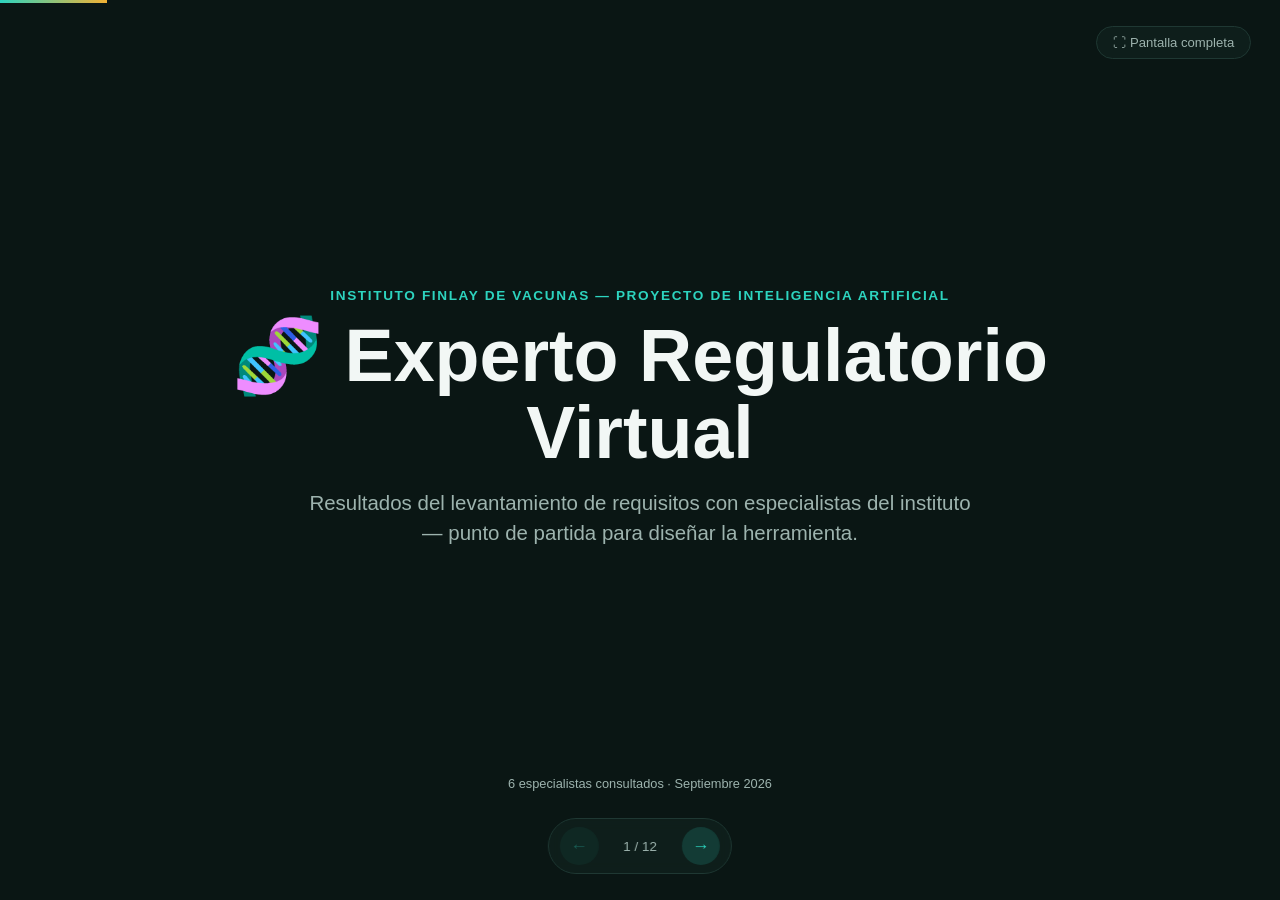
==== sitio/slides/resumen-experto-regulatorio.html @ e2b4a817 "feat(slides): presentación de resultados del levantamiento de requisitos HTML autocontenido (sin dep" ====
<!DOCTYPE html>
<html lang="es">
<head>
<meta charset="UTF-8">
<meta name="viewport" content="width=device-width, initial-scale=1.0">
<title>Experto Regulatorio Virtual — Resultados del levantamiento de requisitos</title>
<meta name="description" content="Resumen visual de las 6 respuestas recogidas para definir el Experto Regulatorio Virtual del Instituto Finlay de Vacunas.">
<link rel="icon" href="data:image/svg+xml,<svg xmlns=%22http://www.w3.org/2000/svg%22 viewBox=%220 0 100 100%22><text y=%22.9em%22 font-size=%2290%22>🧬</text></svg>">
<style>
:root {
  --fondo: #0a1614;
  --fondo-tarjeta: #10201d;
  --borde: #1f3833;
  --primario: #2dd4bf;
  --primario-suave: rgba(45, 212, 191, 0.16);
  --acento: #f2b134;
  --acento-suave: rgba(242, 177, 52, 0.16);
  --texto: #f2f7f5;
  --texto-suave: #9db3ae;
  --rojo: #ff6b6b;
  --fuente: "Segoe UI", "Helvetica Neue", Arial, "Noto Sans", sans-serif;
}

* { box-sizing: border-box; }
html, body { height: 100%; }
body {
  margin: 0;
  background: var(--fondo);
  color: var(--texto);
  font-family: var(--fuente);
  overflow: hidden;
}

.mazo {
  position: relative;
  width: 100vw;
  height: 100vh;
  height: 100dvh;
}

.diapositiva {
  position: absolute;
  inset: 0;
  display: none;
  flex-direction: column;
  justify-content: center;
  align-items: center;
  padding: 5vh 7vw 12vh;
  text-align: center;
  opacity: 0;
  transform: translateY(14px);
  transition: opacity 0.45s ease, transform 0.45s ease;
}
.diapositiva.activa { display: flex; opacity: 1; transform: translateY(0); }

.diapositiva .marca {
  position: absolute;
  top: 2.2rem;
  left: 2.4rem;
  font-size: 0.78rem;
  letter-spacing: 0.08em;
  text-transform: uppercase;
  color: var(--texto-suave);
  display: flex;
  align-items: center;
  gap: 0.5rem;
}

.kicker {
  font-size: 0.85rem;
  letter-spacing: 0.12em;
  text-transform: uppercase;
  color: var(--primario);
  font-weight: 700;
  margin-bottom: 0.9rem;
}
h1.titulo-portada {
  font-size: clamp(2.4rem, 6vw, 4.6rem);
  line-height: 1.05;
  margin: 0 0 1rem;
  font-weight: 800;
}
h2.titulo {
  font-size: clamp(1.7rem, 4vw, 2.9rem);
  line-height: 1.15;
  margin: 0 0 1.6rem;
  font-weight: 800;
  max-width: 46rem;
}
.subtitulo {
  font-size: clamp(1rem, 1.6vw, 1.3rem);
  color: var(--texto-suave);
  max-width: 42rem;
  margin: 0 auto;
  line-height: 1.5;
}

.grid-stats {
  display: grid;
  grid-template-columns: repeat(3, minmax(0, 1fr));
  gap: 1.4rem;
  width: 100%;
  max-width: 62rem;
  margin-top: 1rem;
}
@media (max-width: 760px) { .grid-stats { grid-template-columns: 1fr; } }

.tarjeta-stat {
  background: var(--fondo-tarjeta);
  border: 1px solid var(--borde);
  border-radius: 18px;
  padding: 1.8rem 1.4rem;
}
.tarjeta-stat .numero {
  font-size: clamp(2.4rem, 4.5vw, 3.4rem);
  font-weight: 800;
  color: var(--primario);
  line-height: 1;
}
.tarjeta-stat .numero.acento { color: var(--acento); }
.tarjeta-stat .etiqueta {
  margin-top: 0.6rem;
  font-size: 0.95rem;
  color: var(--texto-suave);
  line-height: 1.4;
}

.lista-barras {
  width: 100%;
  max-width: 44rem;
  display: flex;
  flex-direction: column;
  gap: 0.9rem;
  text-align: left;
}
.fila-barra { display: flex; flex-direction: column; gap: 0.35rem; }
.fila-barra .etiqueta-fila {
  display: flex;
  justify-content: space-between;
  font-size: 0.95rem;
}
.fila-barra .valor-fila { color: var(--primario); font-weight: 700; }
.pista-barra {
  height: 12px;
  border-radius: 999px;
  background: rgba(255,255,255,0.07);
  overflow: hidden;
}
.relleno-barra {
  height: 100%;
  border-radius: 999px;
  background: linear-gradient(90deg, var(--primario), #7ef2e3);
  width: 0%;
  transition: width 1s cubic-bezier(0.16, 1, 0.3, 1);
}

.grid-perfiles {
  display: grid;
  grid-template-columns: repeat(3, minmax(0, 1fr));
  gap: 1.1rem;
  width: 100%;
  max-width: 60rem;
}
@media (max-width: 760px) { .grid-perfiles { grid-template-columns: repeat(2, 1fr); } }
.tarjeta-perfil {
  background: var(--fondo-tarjeta);
  border: 1px solid var(--borde);
  border-radius: 16px;
  padding: 1.2rem 1rem;
}
.tarjeta-perfil .avatar {
  width: 44px; height: 44px;
  border-radius: 50%;
  background: var(--primario-suave);
  color: var(--primario);
  display: flex; align-items: center; justify-content: center;
  font-weight: 800;
  margin: 0 auto 0.6rem;
}
.tarjeta-perfil .nombre { font-weight: 700; font-size: 0.95rem; }
.tarjeta-perfil .area { font-size: 0.82rem; color: var(--texto-suave); margin-top: 0.15rem; }
.tarjeta-perfil .badge {
  display: inline-block;
  margin-top: 0.5rem;
  font-size: 0.7rem;
  padding: 0.15rem 0.55rem;
  border-radius: 999px;
  background: var(--acento-suave);
  color: var(--acento);
  font-weight: 700;
}

blockquote.cita {
  max-width: 46rem;
  font-size: clamp(1.2rem, 2.4vw, 1.6rem);
  line-height: 1.5;
  font-style: italic;
  color: var(--texto);
  margin: 0 0 1.2rem;
  position: relative;
}
.cita-autor { color: var(--primario); font-weight: 700; font-style: normal; }

.chip-fila {
  display: flex;
  flex-wrap: wrap;
  gap: 0.6rem;
  justify-content: center;
  max-width: 48rem;
  margin-top: 1.2rem;
}
.chip {
  background: var(--fondo-tarjeta);
  border: 1px solid var(--borde);
  border-radius: 999px;
  padding: 0.5rem 1rem;
  font-size: 0.88rem;
  color: var(--texto-suave);
}
.chip strong { color: var(--texto); }

.pie-diapositiva {
  position: absolute;
  bottom: 6rem;
  left: 0; right: 0;
  text-align: center;
  font-size: 0.8rem;
  color: var(--texto-suave);
}

/* ---------- Controles ---------- */

.controles {
  position: fixed;
  bottom: 1.6rem;
  left: 50%;
  transform: translateX(-50%);
  display: flex;
  align-items: center;
  gap: 0.9rem;
  background: rgba(16, 32, 29, 0.85);
  backdrop-filter: blur(6px);
  border: 1px solid var(--borde);
  border-radius: 999px;
  padding: 0.5rem 0.7rem;
  z-index: 20;
}
.controles button {
  width: 2.4rem; height: 2.4rem;
  border-radius: 50%;
  border: none;
  background: var(--primario-suave);
  color: var(--primario);
  font-size: 1.1rem;
  cursor: pointer;
  display: flex; align-items: center; justify-content: center;
  transition: background 0.15s ease;
}
.controles button:hover { background: var(--primario); color: #06201c; }
.controles button:disabled { opacity: 0.35; cursor: not-allowed; }
.contador { font-size: 0.85rem; color: var(--texto-suave); min-width: 3.4rem; text-align: center; }

.boton-pantalla-completa {
  position: fixed;
  top: 1.6rem;
  right: 1.8rem;
  z-index: 20;
  background: rgba(16, 32, 29, 0.85);
  border: 1px solid var(--borde);
  color: var(--texto-suave);
  border-radius: 999px;
  padding: 0.5rem 1rem;
  font-size: 0.82rem;
  cursor: pointer;
}
.boton-pantalla-completa:hover { color: var(--texto); border-color: var(--primario); }

.barra-progreso-global {
  position: fixed;
  top: 0; left: 0;
  height: 3px;
  background: linear-gradient(90deg, var(--primario), var(--acento));
  z-index: 21;
  transition: width 0.4s ease;
}

@media (prefers-reduced-motion: reduce) {
  .diapositiva, .relleno-barra, .barra-progreso-global { transition: none; }
}
</style>
</head>
<body>

<div class="barra-progreso-global" id="barra-progreso" style="width:0%"></div>
<button type="button" class="boton-pantalla-completa" id="boton-pantalla-completa">⛶ Pantalla completa</button>

<div class="mazo" id="mazo">

  <!-- 1. Portada -->
  <section class="diapositiva">
    <div class="kicker">Instituto Finlay de Vacunas — Proyecto de Inteligencia Artificial</div>
    <h1 class="titulo-portada">🧬 Experto Regulatorio<br>Virtual</h1>
    <p class="subtitulo">Resultados del levantamiento de requisitos con especialistas del instituto — punto de partida para diseñar la herramienta.</p>
    <p class="pie-diapositiva">6 especialistas consultados · Septiembre 2026</p>
  </section>

  <!-- 2. Por qué -->
  <section class="diapositiva">
    <div class="kicker">El problema</div>
    <h2 class="titulo">Cada consulta regulatoria hoy depende de la disponibilidad de una persona</h2>
    <p class="subtitulo">Antes de construir la solución, le preguntamos directamente a quienes viven ese problema todos los días: ¿qué necesitan realmente de un experto regulatorio disponible en todo momento?</p>
  </section>

  <!-- 3. Quiénes respondieron -->
  <section class="diapositiva">
    <div class="kicker">Quiénes respondieron</div>
    <h2 class="titulo">Seis perfiles, tres décadas de experiencia combinada de sobra</h2>
    <div class="grid-perfiles">
      <div class="tarjeta-perfil"><div class="avatar">RL</div><div class="nombre">Ricardo Leal</div><div class="area">Ciencia de Datos</div><span class="badge">&lt; 5 años</span></div>
      <div class="tarjeta-perfil"><div class="avatar">DG</div><div class="nombre">Dagmar García</div><div class="area">Vicedirección I+D</div><span class="badge">15–30 años</span></div>
      <div class="tarjeta-perfil"><div class="avatar">SF</div><div class="nombre">Sonsire Fernández</div><div class="area">Microbiología</div><span class="badge">15–30 años</span></div>
      <div class="tarjeta-perfil"><div class="avatar">YC</div><div class="nombre">Yanet Climent</div><div class="area">Investigadora Titular</div><span class="badge">15–30 años</span></div>
      <div class="tarjeta-perfil"><div class="avatar">RG</div><div class="nombre">Raine Garrido</div><div class="area">Fisicoquímica</div><span class="badge">15–30 años</span></div>
      <div class="tarjeta-perfil"><div class="avatar">LC</div><div class="nombre">Lila Castellanos</div><div class="area">Asesora IFV</div><span class="badge">&gt; 30 años</span></div>
    </div>
  </section>

  <!-- 4. Consenso en marcos regulatorios -->
  <section class="diapositiva">
    <div class="kicker">Alcance regulatorio</div>
    <h2 class="titulo">Consenso casi total sobre qué marcos debe dominar</h2>
    <div class="lista-barras" data-barras>
      <div class="fila-barra"><div class="etiqueta-fila"><span>CECMED (Cuba)</span><span class="valor-fila">6/6</span></div><div class="pista-barra"><div class="relleno-barra" data-valor="100"></div></div></div>
      <div class="fila-barra"><div class="etiqueta-fila"><span>EMA (Unión Europea)</span><span class="valor-fila">6/6</span></div><div class="pista-barra"><div class="relleno-barra" data-valor="100"></div></div></div>
      <div class="fila-barra"><div class="etiqueta-fila"><span>OMS/OPS</span><span class="valor-fila">6/6</span></div><div class="pista-barra"><div class="relleno-barra" data-valor="100"></div></div></div>
      <div class="fila-barra"><div class="etiqueta-fila"><span>ICH</span><span class="valor-fila">6/6</span></div><div class="pista-barra"><div class="relleno-barra" data-valor="100"></div></div></div>
      <div class="fila-barra"><div class="etiqueta-fila"><span>FDA (Estados Unidos)</span><span class="valor-fila">5/6</span></div><div class="pista-barra"><div class="relleno-barra" data-valor="83"></div></div></div>
    </div>
    <p class="pie-diapositiva">5 de 6 además quieren cobertura geográfica global, sin restricción</p>
  </section>

  <!-- 5. Rigor y confianza -->
  <section class="diapositiva">
    <div class="kicker">La condición innegociable</div>
    <h2 class="titulo">Rigor antes que velocidad</h2>
    <div class="grid-stats">
      <div class="tarjeta-stat"><div class="numero">6/6</div><div class="etiqueta">exigen que siempre cite la norma o fuente exacta</div></div>
      <div class="tarjeta-stat"><div class="numero acento">4.6<span style="font-size:1.4rem">/5</span></div><div class="etiqueta">gravedad promedio asignada a una respuesta incorrecta sin advertirlo</div></div>
      <div class="tarjeta-stat"><div class="numero">5/6</div><div class="etiqueta">exigen que admita explícitamente cuándo la norma es ambigua</div></div>
    </div>
  </section>

  <!-- 6. Funciones más deseadas -->
  <section class="diapositiva">
    <div class="kicker">Qué debería hacer</div>
    <h2 class="titulo">Diez funciones con el mismo nivel de prioridad</h2>
    <div class="lista-barras">
      <div class="fila-barra"><div class="etiqueta-fila"><span>Responder con cita exacta de la norma</span><span class="valor-fila">5/6</span></div><div class="pista-barra"><div class="relleno-barra" data-valor="83"></div></div></div>
      <div class="fila-barra"><div class="etiqueta-fila"><span>Vigilancia proactiva de cambios normativos</span><span class="valor-fila">5/6</span></div><div class="pista-barra"><div class="relleno-barra" data-valor="83"></div></div></div>
      <div class="fila-barra"><div class="etiqueta-fila"><span>Redactar y revisar documentos regulatorios</span><span class="valor-fila">5/6</span></div><div class="pista-barra"><div class="relleno-barra" data-valor="83"></div></div></div>
      <div class="fila-barra"><div class="etiqueta-fila"><span>Análisis de brechas frente a una norma</span><span class="valor-fila">5/6</span></div><div class="pista-barra"><div class="relleno-barra" data-valor="83"></div></div></div>
      <div class="fila-barra"><div class="etiqueta-fila"><span>Comparar exigencias entre agencias</span><span class="valor-fila">5/6</span></div><div class="pista-barra"><div class="relleno-barra" data-valor="83"></div></div></div>
      <div class="fila-barra"><div class="etiqueta-fila"><span>Simular una inspección o auditoría</span><span class="valor-fila">5/6</span></div><div class="pista-barra"><div class="relleno-barra" data-valor="83"></div></div></div>
    </div>
    <p class="pie-diapositiva">También con 5/6: tutoría, clasificación de riesgo, farmacovigilancia y rastreo bibliográfico</p>
  </section>

  <!-- 7. Cómo lo quieren usar -->
  <section class="diapositiva">
    <div class="kicker">Cómo lo imaginan</div>
    <h2 class="titulo">Conversación, alertas y algo que puedan llevar en el bolsillo</h2>
    <div class="chip-fila">
      <div class="chip">💬 <strong>5/6</strong> — conversación en lenguaje natural</div>
      <div class="chip">🔔 <strong>5/6</strong> — notificaciones y alertas automáticas</div>
      <div class="chip">📄 <strong>5/6</strong> — informes descargables</div>
      <div class="chip">🔗 <strong>4/6</strong> — integración con correo y Word</div>
      <div class="chip">💻 <strong>6/6</strong> — computadora</div>
      <div class="chip">📱 <strong>5/6</strong> — teléfono móvil</div>
    </div>
  </section>

  <!-- 8. Confidencialidad / arquitectura -->
  <section class="diapositiva">
    <div class="kicker">Un hallazgo que condiciona la arquitectura</div>
    <h2 class="titulo">La mitad exige que nada salga del control del instituto</h2>
    <div class="grid-stats" style="max-width:38rem; grid-template-columns:repeat(2,1fr)">
      <div class="tarjeta-stat"><div class="numero acento">3/6</div><div class="etiqueta">«nunca debe salir información confidencial fuera de nuestro control»</div></div>
      <div class="tarjeta-stat"><div class="numero">3/6</div><div class="etiqueta">acepta servicios externos seguros, o pide orientación para decidir</div></div>
    </div>
    <p class="subtitulo" style="margin-top:1.6rem">Esto refuerza evaluar opciones con modelos locales (con salida controlada a internet para actualizarse) junto a las basadas en la nube, no una u otra por defecto.</p>
  </section>

  <!-- 9. Voz destacada: Lila -->
  <section class="diapositiva">
    <div class="kicker">Una voz que fue más allá de las casillas</div>
    <blockquote class="cita">
      «Monitorear publicaciones, resumir y analizar los documentos que yo seleccione, clasificarlos por carpetas, avisarme cuando exista una nueva versión y elaborar resúmenes que integren varios documentos, detectando diferencias y cambios entre versiones.»
    </blockquote>
    <p class="cita-autor">— Lila Castellanos Serra, Asesora IFV, +30 años de experiencia</p>
    <p class="subtitulo" style="margin-top:1rem">En vez de marcar las opciones predefinidas, describió su propio flujo de trabajo documental. Una perspectiva valiosa que las demás respuestas no capturan por sí solas.</p>
  </section>

  <!-- 10. Lo que no debe ser -->
  <section class="diapositiva">
    <div class="kicker">El límite que todos marcan</div>
    <h2 class="titulo">Apoyo, no reemplazo del experto humano</h2>
    <blockquote class="cita" style="font-size:1.15rem">
      «Que en estos momentos sustituya al experto — aún no se ha llegado a ese momento, por lo que la validación del experto es innegociable.»
    </blockquote>
    <p class="cita-autor">— Ricardo Leal Dávila</p>
    <div class="grid-stats" style="max-width:30rem; grid-template-columns:1fr; margin-top:1.6rem">
      <div class="tarjeta-stat"><div class="numero">5/6</div><div class="etiqueta">preferiría que funcione como apoyo o borrador que una persona siempre revisa, o según el caso — nadie lo quiere como fuente autorizada única</div></div>
    </div>
  </section>

  <!-- 11. Próximos pasos -->
  <section class="diapositiva">
    <div class="kicker">Qué sigue</div>
    <h2 class="titulo">De los requisitos al diseño de la herramienta</h2>
    <div class="lista-barras" style="max-width:40rem">
      <div class="chip-fila" style="justify-content:flex-start; text-align:left">
        <div class="chip">📂 Las 6 respuestas completas están en <strong>/respuestas</strong></div>
        <div class="chip">🧭 El formulario sigue abierto para sumar más voces del equipo</div>
        <div class="chip">🛠️ Con el panel de administración ya se pueden crear nuevas encuestas</div>
        <div class="chip">🚀 Siguiente paso: diseño, implementación y validación intensiva del experto regulatorio</div>
      </div>
    </div>
  </section>

  <!-- 12. Cierre -->
  <section class="diapositiva">
    <div class="kicker">Gracias</div>
    <h1 class="titulo-portada" style="font-size:clamp(2rem,5vw,3.4rem)">Construyamos esto juntos</h1>
    <p class="subtitulo">Instituto Finlay de Vacunas — Proyecto de Inteligencia Artificial</p>
  </section>

</div>

<div class="controles">
  <button type="button" id="boton-anterior" aria-label="Diapositiva anterior">←</button>
  <span class="contador" id="contador">1 / 12</span>
  <button type="button" id="boton-siguiente" aria-label="Diapositiva siguiente">→</button>
</div>

<script>
(function () {
  "use strict";
  const diapositivas = Array.from(document.querySelectorAll(".diapositiva"));
  const total = diapositivas.length;
  let actual = 0;

  const contador = document.getElementById("contador");
  const barraProgreso = document.getElementById("barra-progreso");
  const botonAnterior = document.getElementById("boton-anterior");
  const botonSiguiente = document.getElementById("boton-siguiente");
  const botonPantallaCompleta = document.getElementById("boton-pantalla-completa");

  function animarBarras(diapositiva) {
    diapositiva.querySelectorAll(".relleno-barra").forEach((barra) => {
      const valor = barra.dataset.valor || "0";
      barra.style.width = "0%";
      requestAnimationFrame(() => {
        requestAnimationFrame(() => { barra.style.width = `${valor}%`; });
      });
    });
  }

  function mostrar(indice) {
    actual = Math.max(0, Math.min(total - 1, indice));
    diapositivas.forEach((d, i) => d.classList.toggle("activa", i === actual));
    contador.textContent = `${actual + 1} / ${total}`;
    barraProgreso.style.width = `${((actual + 1) / total) * 100}%`;
    botonAnterior.disabled = actual === 0;
    botonSiguiente.disabled = actual === total - 1;
    animarBarras(diapositivas[actual]);
  }

  function siguiente() { if (actual < total - 1) mostrar(actual + 1); }
  function anterior() { if (actual > 0) mostrar(actual - 1); }

  botonSiguiente.addEventListener("click", siguiente);
  botonAnterior.addEventListener("click", anterior);

  document.addEventListener("keydown", (evento) => {
    if (["ArrowRight", "PageDown", " "].includes(evento.key)) { evento.preventDefault(); siguiente(); }
    else if (["ArrowLeft", "PageUp"].includes(evento.key)) { evento.preventDefault(); anterior(); }
    else if (evento.key === "Home") { evento.preventDefault(); mostrar(0); }
    else if (evento.key === "End") { evento.preventDefault(); mostrar(total - 1); }
  });

  let inicioX = null;
  document.addEventListener("touchstart", (e) => { inicioX = e.touches[0].clientX; }, { passive: true });
  document.addEventListener("touchend", (e) => {
    if (inicioX === null) return;
    const delta = e.changedTouches[0].clientX - inicioX;
    if (Math.abs(delta) > 60) { delta < 0 ? siguiente() : anterior(); }
    inicioX = null;
  }, { passive: true });

  function alternarPantallaCompleta() {
    if (!document.fullscreenElement) {
      document.documentElement.requestFullscreen().catch(() => {});
      botonPantallaCompleta.textContent = "⛶ Salir de pantalla completa";
    } else {
      document.exitFullscreen().catch(() => {});
      botonPantallaCompleta.textContent = "⛶ Pantalla completa";
    }
  }
  botonPantallaCompleta.addEventListener("click", alternarPantallaCompleta);
  document.addEventListener("fullscreenchange", () => {
    botonPantallaCompleta.textContent = document.fullscreenElement ? "⛶ Salir de pantalla completa" : "⛶ Pantalla completa";
  });

  mostrar(0);
})();
</script>

</body>
</html>
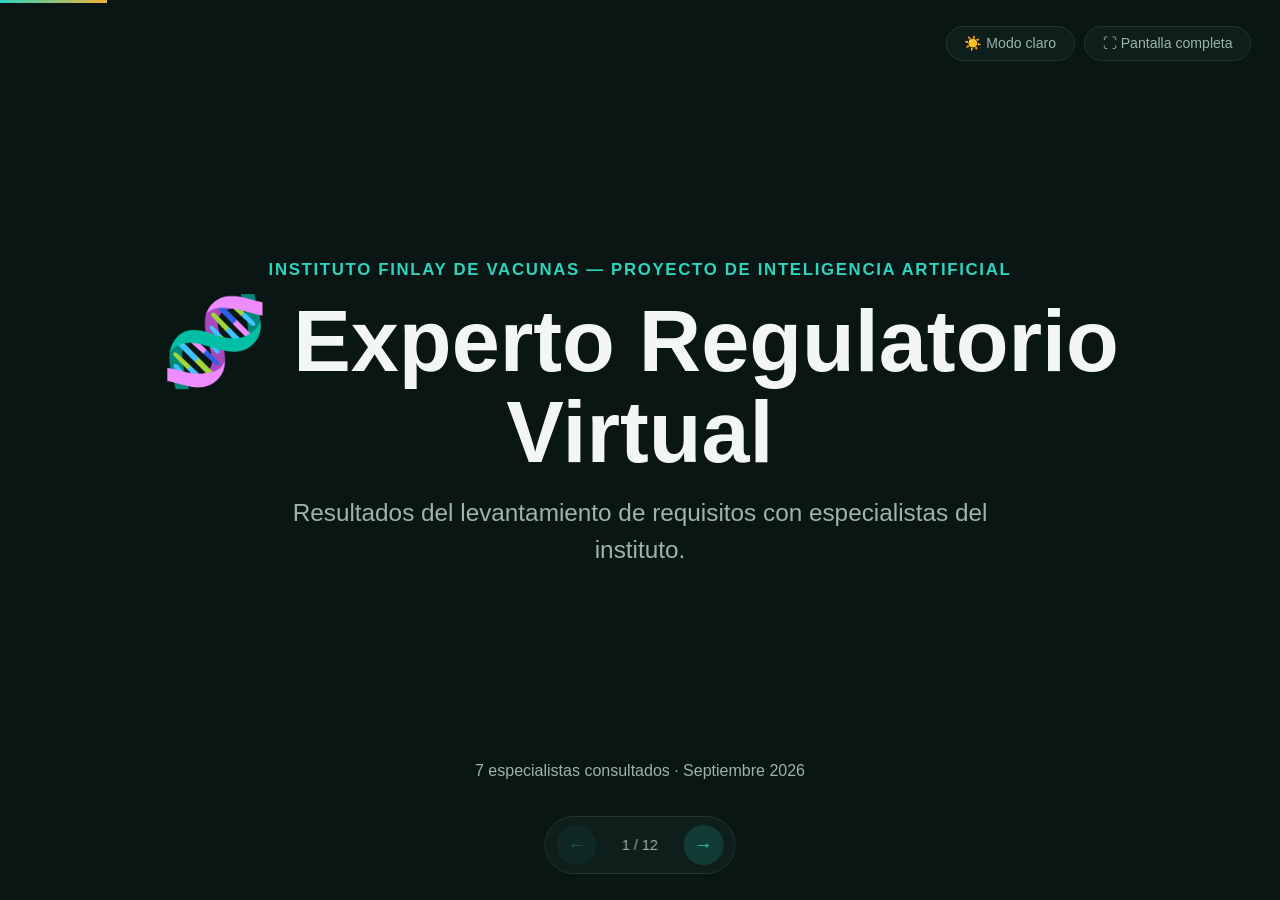
==== commit 206ec78b: "feat(slides): incorporar la 7ma respuesta, modo claro y letras más grandes - Recalcula todas las est" ====
--- a/sitio/slides/resumen-experto-regulatorio.html
+++ b/sitio/slides/resumen-experto-regulatorio.html
@@ -4,7 +4,7 @@
 <meta charset="UTF-8">
 <meta name="viewport" content="width=device-width, initial-scale=1.0">
 <title>Experto Regulatorio Virtual — Resultados del levantamiento de requisitos</title>
-<meta name="description" content="Resumen visual de las 6 respuestas recogidas para definir el Experto Regulatorio Virtual del Instituto Finlay de Vacunas.">
+<meta name="description" content="Resumen visual de las respuestas recogidas para definir el Experto Regulatorio Virtual del Instituto Finlay de Vacunas.">
 <link rel="icon" href="data:image/svg+xml,<svg xmlns=%22http://www.w3.org/2000/svg%22 viewBox=%220 0 100 100%22><text y=%22.9em%22 font-size=%2290%22>🧬</text></svg>">
 <style>
 :root {
@@ -17,8 +17,23 @@
   --acento-suave: rgba(242, 177, 52, 0.16);
   --texto: #f2f7f5;
   --texto-suave: #9db3ae;
-  --rojo: #ff6b6b;
+  --pista: rgba(255, 255, 255, 0.09);
+  --panel: rgba(16, 32, 29, 0.85);
   --fuente: "Segoe UI", "Helvetica Neue", Arial, "Noto Sans", sans-serif;
+}
+
+:root[data-tema="claro"] {
+  --fondo: #f7faf9;
+  --fondo-tarjeta: #ffffff;
+  --borde: #d7e3e0;
+  --primario: #0f8f80;
+  --primario-suave: rgba(15, 143, 128, 0.12);
+  --acento: #b9770e;
+  --acento-suave: rgba(185, 119, 14, 0.14);
+  --texto: #12211f;
+  --texto-suave: #4f6461;
+  --pista: rgba(15, 60, 55, 0.09);
+  --panel: rgba(255, 255, 255, 0.9);
 }
 
 * { box-sizing: border-box; }
@@ -29,6 +44,7 @@
   color: var(--texto);
   font-family: var(--fuente);
   overflow: hidden;
+  transition: background 0.3s ease, color 0.3s ease;
 }
 
 .mazo {
@@ -45,7 +61,7 @@
   flex-direction: column;
   justify-content: center;
   align-items: center;
-  padding: 5vh 7vw 12vh;
+  padding: 5vh 7vw 13vh;
   text-align: center;
   opacity: 0;
   transform: translateY(14px);
@@ -53,44 +69,31 @@
 }
 .diapositiva.activa { display: flex; opacity: 1; transform: translateY(0); }
 
-.diapositiva .marca {
-  position: absolute;
-  top: 2.2rem;
-  left: 2.4rem;
-  font-size: 0.78rem;
-  letter-spacing: 0.08em;
-  text-transform: uppercase;
-  color: var(--texto-suave);
-  display: flex;
-  align-items: center;
-  gap: 0.5rem;
-}
-
 .kicker {
-  font-size: 0.85rem;
-  letter-spacing: 0.12em;
+  font-size: 1.05rem;
+  letter-spacing: 0.1em;
   text-transform: uppercase;
   color: var(--primario);
   font-weight: 700;
-  margin-bottom: 0.9rem;
+  margin-bottom: 1rem;
 }
 h1.titulo-portada {
-  font-size: clamp(2.4rem, 6vw, 4.6rem);
+  font-size: clamp(3rem, 7vw, 5.4rem);
   line-height: 1.05;
-  margin: 0 0 1rem;
+  margin: 0 0 1.1rem;
   font-weight: 800;
 }
 h2.titulo {
-  font-size: clamp(1.7rem, 4vw, 2.9rem);
+  font-size: clamp(2.1rem, 4.6vw, 3.5rem);
   line-height: 1.15;
-  margin: 0 0 1.6rem;
+  margin: 0 0 1.7rem;
   font-weight: 800;
-  max-width: 46rem;
+  max-width: 48rem;
 }
 .subtitulo {
-  font-size: clamp(1rem, 1.6vw, 1.3rem);
+  font-size: clamp(1.2rem, 1.9vw, 1.55rem);
   color: var(--texto-suave);
-  max-width: 42rem;
+  max-width: 44rem;
   margin: 0 auto;
   line-height: 1.5;
 }
@@ -100,7 +103,7 @@
   grid-template-columns: repeat(3, minmax(0, 1fr));
   gap: 1.4rem;
   width: 100%;
-  max-width: 62rem;
+  max-width: 66rem;
   margin-top: 1rem;
 }
 @media (max-width: 760px) { .grid-stats { grid-template-columns: 1fr; } }
@@ -109,41 +112,42 @@
   background: var(--fondo-tarjeta);
   border: 1px solid var(--borde);
   border-radius: 18px;
-  padding: 1.8rem 1.4rem;
+  padding: 2rem 1.5rem;
 }
 .tarjeta-stat .numero {
-  font-size: clamp(2.4rem, 4.5vw, 3.4rem);
+  font-size: clamp(3rem, 5vw, 4.2rem);
   font-weight: 800;
   color: var(--primario);
   line-height: 1;
 }
 .tarjeta-stat .numero.acento { color: var(--acento); }
 .tarjeta-stat .etiqueta {
-  margin-top: 0.6rem;
-  font-size: 0.95rem;
+  margin-top: 0.7rem;
+  font-size: 1.1rem;
   color: var(--texto-suave);
   line-height: 1.4;
 }
 
 .lista-barras {
   width: 100%;
-  max-width: 44rem;
+  max-width: 48rem;
   display: flex;
   flex-direction: column;
-  gap: 0.9rem;
+  gap: 1rem;
   text-align: left;
 }
-.fila-barra { display: flex; flex-direction: column; gap: 0.35rem; }
+.fila-barra { display: flex; flex-direction: column; gap: 0.4rem; }
 .fila-barra .etiqueta-fila {
   display: flex;
   justify-content: space-between;
-  font-size: 0.95rem;
-}
-.fila-barra .valor-fila { color: var(--primario); font-weight: 700; }
+  font-size: 1.12rem;
+  gap: 1rem;
+}
+.fila-barra .valor-fila { color: var(--primario); font-weight: 700; flex-shrink: 0; }
 .pista-barra {
-  height: 12px;
+  height: 14px;
   border-radius: 999px;
-  background: rgba(255,255,255,0.07);
+  background: var(--pista);
   overflow: hidden;
 }
 .relleno-barra {
@@ -156,34 +160,36 @@
 
 .grid-perfiles {
   display: grid;
-  grid-template-columns: repeat(3, minmax(0, 1fr));
+  grid-template-columns: repeat(4, minmax(0, 1fr));
   gap: 1.1rem;
   width: 100%;
-  max-width: 60rem;
-}
-@media (max-width: 760px) { .grid-perfiles { grid-template-columns: repeat(2, 1fr); } }
+  max-width: 66rem;
+}
+@media (max-width: 900px) { .grid-perfiles { grid-template-columns: repeat(3, 1fr); } }
+@media (max-width: 620px) { .grid-perfiles { grid-template-columns: repeat(2, 1fr); } }
 .tarjeta-perfil {
   background: var(--fondo-tarjeta);
   border: 1px solid var(--borde);
   border-radius: 16px;
-  padding: 1.2rem 1rem;
+  padding: 1.3rem 1rem;
 }
 .tarjeta-perfil .avatar {
-  width: 44px; height: 44px;
+  width: 48px; height: 48px;
   border-radius: 50%;
   background: var(--primario-suave);
   color: var(--primario);
   display: flex; align-items: center; justify-content: center;
   font-weight: 800;
-  margin: 0 auto 0.6rem;
-}
-.tarjeta-perfil .nombre { font-weight: 700; font-size: 0.95rem; }
-.tarjeta-perfil .area { font-size: 0.82rem; color: var(--texto-suave); margin-top: 0.15rem; }
+  font-size: 1.05rem;
+  margin: 0 auto 0.65rem;
+}
+.tarjeta-perfil .nombre { font-weight: 700; font-size: 1.08rem; }
+.tarjeta-perfil .area { font-size: 0.95rem; color: var(--texto-suave); margin-top: 0.2rem; }
 .tarjeta-perfil .badge {
   display: inline-block;
-  margin-top: 0.5rem;
-  font-size: 0.7rem;
-  padding: 0.15rem 0.55rem;
+  margin-top: 0.55rem;
+  font-size: 0.78rem;
+  padding: 0.2rem 0.6rem;
   border-radius: 999px;
   background: var(--acento-suave);
   color: var(--acento);
@@ -191,40 +197,39 @@
 }
 
 blockquote.cita {
-  max-width: 46rem;
-  font-size: clamp(1.2rem, 2.4vw, 1.6rem);
+  max-width: 48rem;
+  font-size: clamp(1.5rem, 2.8vw, 1.95rem);
   line-height: 1.5;
   font-style: italic;
   color: var(--texto);
-  margin: 0 0 1.2rem;
-  position: relative;
-}
-.cita-autor { color: var(--primario); font-weight: 700; font-style: normal; }
+  margin: 0 0 1.3rem;
+}
+.cita-autor { color: var(--primario); font-weight: 700; font-style: normal; font-size: 1.1rem; }
 
 .chip-fila {
   display: flex;
   flex-wrap: wrap;
-  gap: 0.6rem;
+  gap: 0.7rem;
   justify-content: center;
-  max-width: 48rem;
-  margin-top: 1.2rem;
+  max-width: 52rem;
+  margin-top: 1.3rem;
 }
 .chip {
   background: var(--fondo-tarjeta);
   border: 1px solid var(--borde);
   border-radius: 999px;
-  padding: 0.5rem 1rem;
-  font-size: 0.88rem;
+  padding: 0.6rem 1.15rem;
+  font-size: 1.05rem;
   color: var(--texto-suave);
 }
 .chip strong { color: var(--texto); }
 
 .pie-diapositiva {
   position: absolute;
-  bottom: 6rem;
+  bottom: 6.5rem;
   left: 0; right: 0;
   text-align: center;
-  font-size: 0.8rem;
+  font-size: 1rem;
   color: var(--texto-suave);
 }
 
@@ -238,7 +243,7 @@
   display: flex;
   align-items: center;
   gap: 0.9rem;
-  background: rgba(16, 32, 29, 0.85);
+  background: var(--panel);
   backdrop-filter: blur(6px);
   border: 1px solid var(--borde);
   border-radius: 999px;
@@ -246,34 +251,38 @@
   z-index: 20;
 }
 .controles button {
-  width: 2.4rem; height: 2.4rem;
+  width: 2.5rem; height: 2.5rem;
   border-radius: 50%;
   border: none;
   background: var(--primario-suave);
   color: var(--primario);
-  font-size: 1.1rem;
+  font-size: 1.15rem;
   cursor: pointer;
   display: flex; align-items: center; justify-content: center;
   transition: background 0.15s ease;
 }
-.controles button:hover { background: var(--primario); color: #06201c; }
+.controles button:hover { background: var(--primario); color: var(--fondo); }
 .controles button:disabled { opacity: 0.35; cursor: not-allowed; }
-.contador { font-size: 0.85rem; color: var(--texto-suave); min-width: 3.4rem; text-align: center; }
-
-.boton-pantalla-completa {
+.contador { font-size: 0.9rem; color: var(--texto-suave); min-width: 3.6rem; text-align: center; }
+
+.controles-superiores {
   position: fixed;
   top: 1.6rem;
   right: 1.8rem;
   z-index: 20;
-  background: rgba(16, 32, 29, 0.85);
+  display: flex;
+  gap: 0.6rem;
+}
+.boton-superior {
+  background: var(--panel);
   border: 1px solid var(--borde);
   color: var(--texto-suave);
   border-radius: 999px;
-  padding: 0.5rem 1rem;
-  font-size: 0.82rem;
+  padding: 0.55rem 1.1rem;
+  font-size: 0.88rem;
   cursor: pointer;
 }
-.boton-pantalla-completa:hover { color: var(--texto); border-color: var(--primario); }
+.boton-superior:hover { color: var(--texto); border-color: var(--primario); }
 
 .barra-progreso-global {
   position: fixed;
@@ -285,14 +294,17 @@
 }
 
 @media (prefers-reduced-motion: reduce) {
-  .diapositiva, .relleno-barra, .barra-progreso-global { transition: none; }
+  .diapositiva, .relleno-barra, .barra-progreso-global, body { transition: none; }
 }
 </style>
 </head>
 <body>
 
 <div class="barra-progreso-global" id="barra-progreso" style="width:0%"></div>
-<button type="button" class="boton-pantalla-completa" id="boton-pantalla-completa">⛶ Pantalla completa</button>
+<div class="controles-superiores">
+  <button type="button" class="boton-superior" id="boton-tema">☀️ Modo claro</button>
+  <button type="button" class="boton-superior" id="boton-pantalla-completa">⛶ Pantalla completa</button>
+</div>
 
 <div class="mazo" id="mazo">
 
@@ -300,21 +312,21 @@
   <section class="diapositiva">
     <div class="kicker">Instituto Finlay de Vacunas — Proyecto de Inteligencia Artificial</div>
     <h1 class="titulo-portada">🧬 Experto Regulatorio<br>Virtual</h1>
-    <p class="subtitulo">Resultados del levantamiento de requisitos con especialistas del instituto — punto de partida para diseñar la herramienta.</p>
-    <p class="pie-diapositiva">6 especialistas consultados · Septiembre 2026</p>
+    <p class="subtitulo">Resultados del levantamiento de requisitos con especialistas del instituto.</p>
+    <p class="pie-diapositiva">7 especialistas consultados · Septiembre 2026</p>
   </section>
 
   <!-- 2. Por qué -->
   <section class="diapositiva">
     <div class="kicker">El problema</div>
-    <h2 class="titulo">Cada consulta regulatoria hoy depende de la disponibilidad de una persona</h2>
-    <p class="subtitulo">Antes de construir la solución, le preguntamos directamente a quienes viven ese problema todos los días: ¿qué necesitan realmente de un experto regulatorio disponible en todo momento?</p>
+    <h2 class="titulo">Cada consulta regulatoria depende hoy de que alguien esté disponible</h2>
+    <p class="subtitulo">Antes de construir la solución, le preguntamos al equipo: ¿qué necesitan de un experto siempre disponible?</p>
   </section>
 
   <!-- 3. Quiénes respondieron -->
   <section class="diapositiva">
     <div class="kicker">Quiénes respondieron</div>
-    <h2 class="titulo">Seis perfiles, tres décadas de experiencia combinada de sobra</h2>
+    <h2 class="titulo">Siete perfiles, décadas de experiencia combinada</h2>
     <div class="grid-perfiles">
       <div class="tarjeta-perfil"><div class="avatar">RL</div><div class="nombre">Ricardo Leal</div><div class="area">Ciencia de Datos</div><span class="badge">&lt; 5 años</span></div>
       <div class="tarjeta-perfil"><div class="avatar">DG</div><div class="nombre">Dagmar García</div><div class="area">Vicedirección I+D</div><span class="badge">15–30 años</span></div>
@@ -322,21 +334,22 @@
       <div class="tarjeta-perfil"><div class="avatar">YC</div><div class="nombre">Yanet Climent</div><div class="area">Investigadora Titular</div><span class="badge">15–30 años</span></div>
       <div class="tarjeta-perfil"><div class="avatar">RG</div><div class="nombre">Raine Garrido</div><div class="area">Fisicoquímica</div><span class="badge">15–30 años</span></div>
       <div class="tarjeta-perfil"><div class="avatar">LC</div><div class="nombre">Lila Castellanos</div><div class="area">Asesora IFV</div><span class="badge">&gt; 30 años</span></div>
+      <div class="tarjeta-perfil"><div class="avatar">YB</div><div class="nombre">Yolanda Baro</div><div class="area">Control de Calidad</div><span class="badge">5–15 años</span></div>
     </div>
   </section>
 
   <!-- 4. Consenso en marcos regulatorios -->
   <section class="diapositiva">
     <div class="kicker">Alcance regulatorio</div>
-    <h2 class="titulo">Consenso casi total sobre qué marcos debe dominar</h2>
+    <h2 class="titulo">Consenso total sobre qué marcos debe dominar</h2>
     <div class="lista-barras" data-barras>
-      <div class="fila-barra"><div class="etiqueta-fila"><span>CECMED (Cuba)</span><span class="valor-fila">6/6</span></div><div class="pista-barra"><div class="relleno-barra" data-valor="100"></div></div></div>
-      <div class="fila-barra"><div class="etiqueta-fila"><span>EMA (Unión Europea)</span><span class="valor-fila">6/6</span></div><div class="pista-barra"><div class="relleno-barra" data-valor="100"></div></div></div>
-      <div class="fila-barra"><div class="etiqueta-fila"><span>OMS/OPS</span><span class="valor-fila">6/6</span></div><div class="pista-barra"><div class="relleno-barra" data-valor="100"></div></div></div>
-      <div class="fila-barra"><div class="etiqueta-fila"><span>ICH</span><span class="valor-fila">6/6</span></div><div class="pista-barra"><div class="relleno-barra" data-valor="100"></div></div></div>
-      <div class="fila-barra"><div class="etiqueta-fila"><span>FDA (Estados Unidos)</span><span class="valor-fila">5/6</span></div><div class="pista-barra"><div class="relleno-barra" data-valor="83"></div></div></div>
-    </div>
-    <p class="pie-diapositiva">5 de 6 además quieren cobertura geográfica global, sin restricción</p>
+      <div class="fila-barra"><div class="etiqueta-fila"><span>CECMED (Cuba)</span><span class="valor-fila">7/7</span></div><div class="pista-barra"><div class="relleno-barra" data-valor="100"></div></div></div>
+      <div class="fila-barra"><div class="etiqueta-fila"><span>EMA (Unión Europea)</span><span class="valor-fila">7/7</span></div><div class="pista-barra"><div class="relleno-barra" data-valor="100"></div></div></div>
+      <div class="fila-barra"><div class="etiqueta-fila"><span>OMS/OPS</span><span class="valor-fila">7/7</span></div><div class="pista-barra"><div class="relleno-barra" data-valor="100"></div></div></div>
+      <div class="fila-barra"><div class="etiqueta-fila"><span>ICH</span><span class="valor-fila">7/7</span></div><div class="pista-barra"><div class="relleno-barra" data-valor="100"></div></div></div>
+      <div class="fila-barra"><div class="etiqueta-fila"><span>FDA (Estados Unidos)</span><span class="valor-fila">5/7</span></div><div class="pista-barra"><div class="relleno-barra" data-valor="71"></div></div></div>
+    </div>
+    <p class="pie-diapositiva">6 de 7 quieren cobertura geográfica global, sin restricción</p>
   </section>
 
   <!-- 5. Rigor y confianza -->
@@ -344,72 +357,70 @@
     <div class="kicker">La condición innegociable</div>
     <h2 class="titulo">Rigor antes que velocidad</h2>
     <div class="grid-stats">
-      <div class="tarjeta-stat"><div class="numero">6/6</div><div class="etiqueta">exigen que siempre cite la norma o fuente exacta</div></div>
-      <div class="tarjeta-stat"><div class="numero acento">4.6<span style="font-size:1.4rem">/5</span></div><div class="etiqueta">gravedad promedio asignada a una respuesta incorrecta sin advertirlo</div></div>
-      <div class="tarjeta-stat"><div class="numero">5/6</div><div class="etiqueta">exigen que admita explícitamente cuándo la norma es ambigua</div></div>
+      <div class="tarjeta-stat"><div class="numero">7/7</div><div class="etiqueta">exige que siempre cite la norma o fuente exacta</div></div>
+      <div class="tarjeta-stat"><div class="numero acento">4.7<span style="font-size:1.6rem">/5</span></div><div class="etiqueta">gravedad promedio de una respuesta incorrecta sin advertirlo</div></div>
+      <div class="tarjeta-stat"><div class="numero">6/7</div><div class="etiqueta">exige que admita cuándo la norma es ambigua</div></div>
     </div>
   </section>
 
   <!-- 6. Funciones más deseadas -->
   <section class="diapositiva">
     <div class="kicker">Qué debería hacer</div>
-    <h2 class="titulo">Diez funciones con el mismo nivel de prioridad</h2>
+    <h2 class="titulo">Diez funciones, el mismo nivel de prioridad</h2>
     <div class="lista-barras">
-      <div class="fila-barra"><div class="etiqueta-fila"><span>Responder con cita exacta de la norma</span><span class="valor-fila">5/6</span></div><div class="pista-barra"><div class="relleno-barra" data-valor="83"></div></div></div>
-      <div class="fila-barra"><div class="etiqueta-fila"><span>Vigilancia proactiva de cambios normativos</span><span class="valor-fila">5/6</span></div><div class="pista-barra"><div class="relleno-barra" data-valor="83"></div></div></div>
-      <div class="fila-barra"><div class="etiqueta-fila"><span>Redactar y revisar documentos regulatorios</span><span class="valor-fila">5/6</span></div><div class="pista-barra"><div class="relleno-barra" data-valor="83"></div></div></div>
-      <div class="fila-barra"><div class="etiqueta-fila"><span>Análisis de brechas frente a una norma</span><span class="valor-fila">5/6</span></div><div class="pista-barra"><div class="relleno-barra" data-valor="83"></div></div></div>
-      <div class="fila-barra"><div class="etiqueta-fila"><span>Comparar exigencias entre agencias</span><span class="valor-fila">5/6</span></div><div class="pista-barra"><div class="relleno-barra" data-valor="83"></div></div></div>
-      <div class="fila-barra"><div class="etiqueta-fila"><span>Simular una inspección o auditoría</span><span class="valor-fila">5/6</span></div><div class="pista-barra"><div class="relleno-barra" data-valor="83"></div></div></div>
-    </div>
-    <p class="pie-diapositiva">También con 5/6: tutoría, clasificación de riesgo, farmacovigilancia y rastreo bibliográfico</p>
+      <div class="fila-barra"><div class="etiqueta-fila"><span>Responder con cita exacta de la norma</span><span class="valor-fila">6/7</span></div><div class="pista-barra"><div class="relleno-barra" data-valor="86"></div></div></div>
+      <div class="fila-barra"><div class="etiqueta-fila"><span>Vigilancia proactiva de cambios normativos</span><span class="valor-fila">6/7</span></div><div class="pista-barra"><div class="relleno-barra" data-valor="86"></div></div></div>
+      <div class="fila-barra"><div class="etiqueta-fila"><span>Redactar y revisar documentos regulatorios</span><span class="valor-fila">6/7</span></div><div class="pista-barra"><div class="relleno-barra" data-valor="86"></div></div></div>
+      <div class="fila-barra"><div class="etiqueta-fila"><span>Análisis de brechas frente a una norma</span><span class="valor-fila">6/7</span></div><div class="pista-barra"><div class="relleno-barra" data-valor="86"></div></div></div>
+      <div class="fila-barra"><div class="etiqueta-fila"><span>Comparar exigencias entre agencias</span><span class="valor-fila">6/7</span></div><div class="pista-barra"><div class="relleno-barra" data-valor="86"></div></div></div>
+    </div>
+    <p class="pie-diapositiva">También con 6/7: auditoría simulada, tutoría, riesgo, farmacovigilancia y bibliografía</p>
   </section>
 
   <!-- 7. Cómo lo quieren usar -->
   <section class="diapositiva">
     <div class="kicker">Cómo lo imaginan</div>
-    <h2 class="titulo">Conversación, alertas y algo que puedan llevar en el bolsillo</h2>
+    <h2 class="titulo">Conversación, alertas y el bolsillo</h2>
     <div class="chip-fila">
-      <div class="chip">💬 <strong>5/6</strong> — conversación en lenguaje natural</div>
-      <div class="chip">🔔 <strong>5/6</strong> — notificaciones y alertas automáticas</div>
-      <div class="chip">📄 <strong>5/6</strong> — informes descargables</div>
-      <div class="chip">🔗 <strong>4/6</strong> — integración con correo y Word</div>
-      <div class="chip">💻 <strong>6/6</strong> — computadora</div>
-      <div class="chip">📱 <strong>5/6</strong> — teléfono móvil</div>
+      <div class="chip">💬 <strong>6/7</strong> conversación natural</div>
+      <div class="chip">🔔 <strong>6/7</strong> alertas automáticas</div>
+      <div class="chip">📄 <strong>5/7</strong> informes descargables</div>
+      <div class="chip">💻 <strong>7/7</strong> computadora</div>
+      <div class="chip">📱 <strong>6/7</strong> teléfono móvil</div>
     </div>
   </section>
 
   <!-- 8. Confidencialidad / arquitectura -->
   <section class="diapositiva">
     <div class="kicker">Un hallazgo que condiciona la arquitectura</div>
-    <h2 class="titulo">La mitad exige que nada salga del control del instituto</h2>
-    <div class="grid-stats" style="max-width:38rem; grid-template-columns:repeat(2,1fr)">
-      <div class="tarjeta-stat"><div class="numero acento">3/6</div><div class="etiqueta">«nunca debe salir información confidencial fuera de nuestro control»</div></div>
-      <div class="tarjeta-stat"><div class="numero">3/6</div><div class="etiqueta">acepta servicios externos seguros, o pide orientación para decidir</div></div>
-    </div>
-    <p class="subtitulo" style="margin-top:1.6rem">Esto refuerza evaluar opciones con modelos locales (con salida controlada a internet para actualizarse) junto a las basadas en la nube, no una u otra por defecto.</p>
+    <h2 class="titulo">Más de la mitad exige que nada salga del instituto</h2>
+    <div class="grid-stats" style="max-width:40rem; grid-template-columns:repeat(2,1fr)">
+      <div class="tarjeta-stat"><div class="numero acento">4/7</div><div class="etiqueta">nada de información confidencial fuera de nuestro control</div></div>
+      <div class="tarjeta-stat"><div class="numero">3/7</div><div class="etiqueta">acepta servicios externos seguros, o pide orientación</div></div>
+    </div>
+    <p class="subtitulo" style="margin-top:1.8rem">Favorece evaluar modelos locales junto a los de nube, no uno por defecto.</p>
   </section>
 
   <!-- 9. Voz destacada: Lila -->
   <section class="diapositiva">
     <div class="kicker">Una voz que fue más allá de las casillas</div>
     <blockquote class="cita">
-      «Monitorear publicaciones, resumir y analizar los documentos que yo seleccione, clasificarlos por carpetas, avisarme cuando exista una nueva versión y elaborar resúmenes que integren varios documentos, detectando diferencias y cambios entre versiones.»
+      «Monitorear, resumir y clasificar los documentos que yo seleccione, avisarme de nuevas versiones y detectar diferencias entre ellas.»
     </blockquote>
-    <p class="cita-autor">— Lila Castellanos Serra, Asesora IFV, +30 años de experiencia</p>
-    <p class="subtitulo" style="margin-top:1rem">En vez de marcar las opciones predefinidas, describió su propio flujo de trabajo documental. Una perspectiva valiosa que las demás respuestas no capturan por sí solas.</p>
+    <p class="cita-autor">— Lila Castellanos Serra, Asesora IFV, +30 años</p>
+    <p class="subtitulo" style="margin-top:1.1rem">Describió su propio flujo documental en vez de marcar casillas — una perspectiva que las demás respuestas no capturan.</p>
   </section>
 
   <!-- 10. Lo que no debe ser -->
   <section class="diapositiva">
     <div class="kicker">El límite que todos marcan</div>
     <h2 class="titulo">Apoyo, no reemplazo del experto humano</h2>
-    <blockquote class="cita" style="font-size:1.15rem">
-      «Que en estos momentos sustituya al experto — aún no se ha llegado a ese momento, por lo que la validación del experto es innegociable.»
+    <blockquote class="cita" style="font-size:1.4rem">
+      «Que sustituya al experto — aún no se ha llegado a ese momento; su validación es innegociable.»
     </blockquote>
     <p class="cita-autor">— Ricardo Leal Dávila</p>
-    <div class="grid-stats" style="max-width:30rem; grid-template-columns:1fr; margin-top:1.6rem">
-      <div class="tarjeta-stat"><div class="numero">5/6</div><div class="etiqueta">preferiría que funcione como apoyo o borrador que una persona siempre revisa, o según el caso — nadie lo quiere como fuente autorizada única</div></div>
+    <div class="grid-stats" style="max-width:32rem; grid-template-columns:1fr; margin-top:1.8rem">
+      <div class="tarjeta-stat"><div class="numero">0/7</div><div class="etiqueta">lo quiere como fuente autorizada única, sin revisión humana</div></div>
     </div>
   </section>
 
@@ -417,12 +428,12 @@
   <section class="diapositiva">
     <div class="kicker">Qué sigue</div>
     <h2 class="titulo">De los requisitos al diseño de la herramienta</h2>
-    <div class="lista-barras" style="max-width:40rem">
+    <div class="lista-barras" style="max-width:42rem">
       <div class="chip-fila" style="justify-content:flex-start; text-align:left">
-        <div class="chip">📂 Las 6 respuestas completas están en <strong>/respuestas</strong></div>
-        <div class="chip">🧭 El formulario sigue abierto para sumar más voces del equipo</div>
-        <div class="chip">🛠️ Con el panel de administración ya se pueden crear nuevas encuestas</div>
-        <div class="chip">🚀 Siguiente paso: diseño, implementación y validación intensiva del experto regulatorio</div>
+        <div class="chip">📂 Respuestas completas en <strong>/respuestas</strong></div>
+        <div class="chip">🧭 El formulario sigue abierto</div>
+        <div class="chip">🛠️ El panel de administración ya crea nuevas encuestas</div>
+        <div class="chip">🚀 Siguiente: diseño y validación del experto regulatorio</div>
       </div>
     </div>
   </section>
@@ -430,7 +441,7 @@
   <!-- 12. Cierre -->
   <section class="diapositiva">
     <div class="kicker">Gracias</div>
-    <h1 class="titulo-portada" style="font-size:clamp(2rem,5vw,3.4rem)">Construyamos esto juntos</h1>
+    <h1 class="titulo-portada" style="font-size:clamp(2.4rem,5.5vw,3.8rem)">Construyamos esto juntos</h1>
     <p class="subtitulo">Instituto Finlay de Vacunas — Proyecto de Inteligencia Artificial</p>
   </section>
 
@@ -454,6 +465,8 @@
   const botonAnterior = document.getElementById("boton-anterior");
   const botonSiguiente = document.getElementById("boton-siguiente");
   const botonPantallaCompleta = document.getElementById("boton-pantalla-completa");
+  const botonTema = document.getElementById("boton-tema");
+  const CLAVE_TEMA = "iatools-slides:tema";
 
   function animarBarras(diapositiva) {
     diapositiva.querySelectorAll(".relleno-barra").forEach((barra) => {
@@ -511,6 +524,26 @@
     botonPantallaCompleta.textContent = document.fullscreenElement ? "⛶ Salir de pantalla completa" : "⛶ Pantalla completa";
   });
 
+  function aplicarTema(tema) {
+    if (tema === "claro") {
+      document.documentElement.setAttribute("data-tema", "claro");
+      botonTema.textContent = "🌙 Modo oscuro";
+    } else {
+      document.documentElement.removeAttribute("data-tema");
+      botonTema.textContent = "☀️ Modo claro";
+    }
+  }
+  function alternarTema() {
+    const actualEsClaro = document.documentElement.getAttribute("data-tema") === "claro";
+    const nuevo = actualEsClaro ? "oscuro" : "claro";
+    try { localStorage.setItem(CLAVE_TEMA, nuevo); } catch (e) { /* almacenamiento no disponible */ }
+    aplicarTema(nuevo);
+  }
+  botonTema.addEventListener("click", alternarTema);
+  let temaGuardado = null;
+  try { temaGuardado = localStorage.getItem(CLAVE_TEMA); } catch (e) { /* almacenamiento no disponible */ }
+  aplicarTema(temaGuardado);
+
   mostrar(0);
 })();
 </script>
